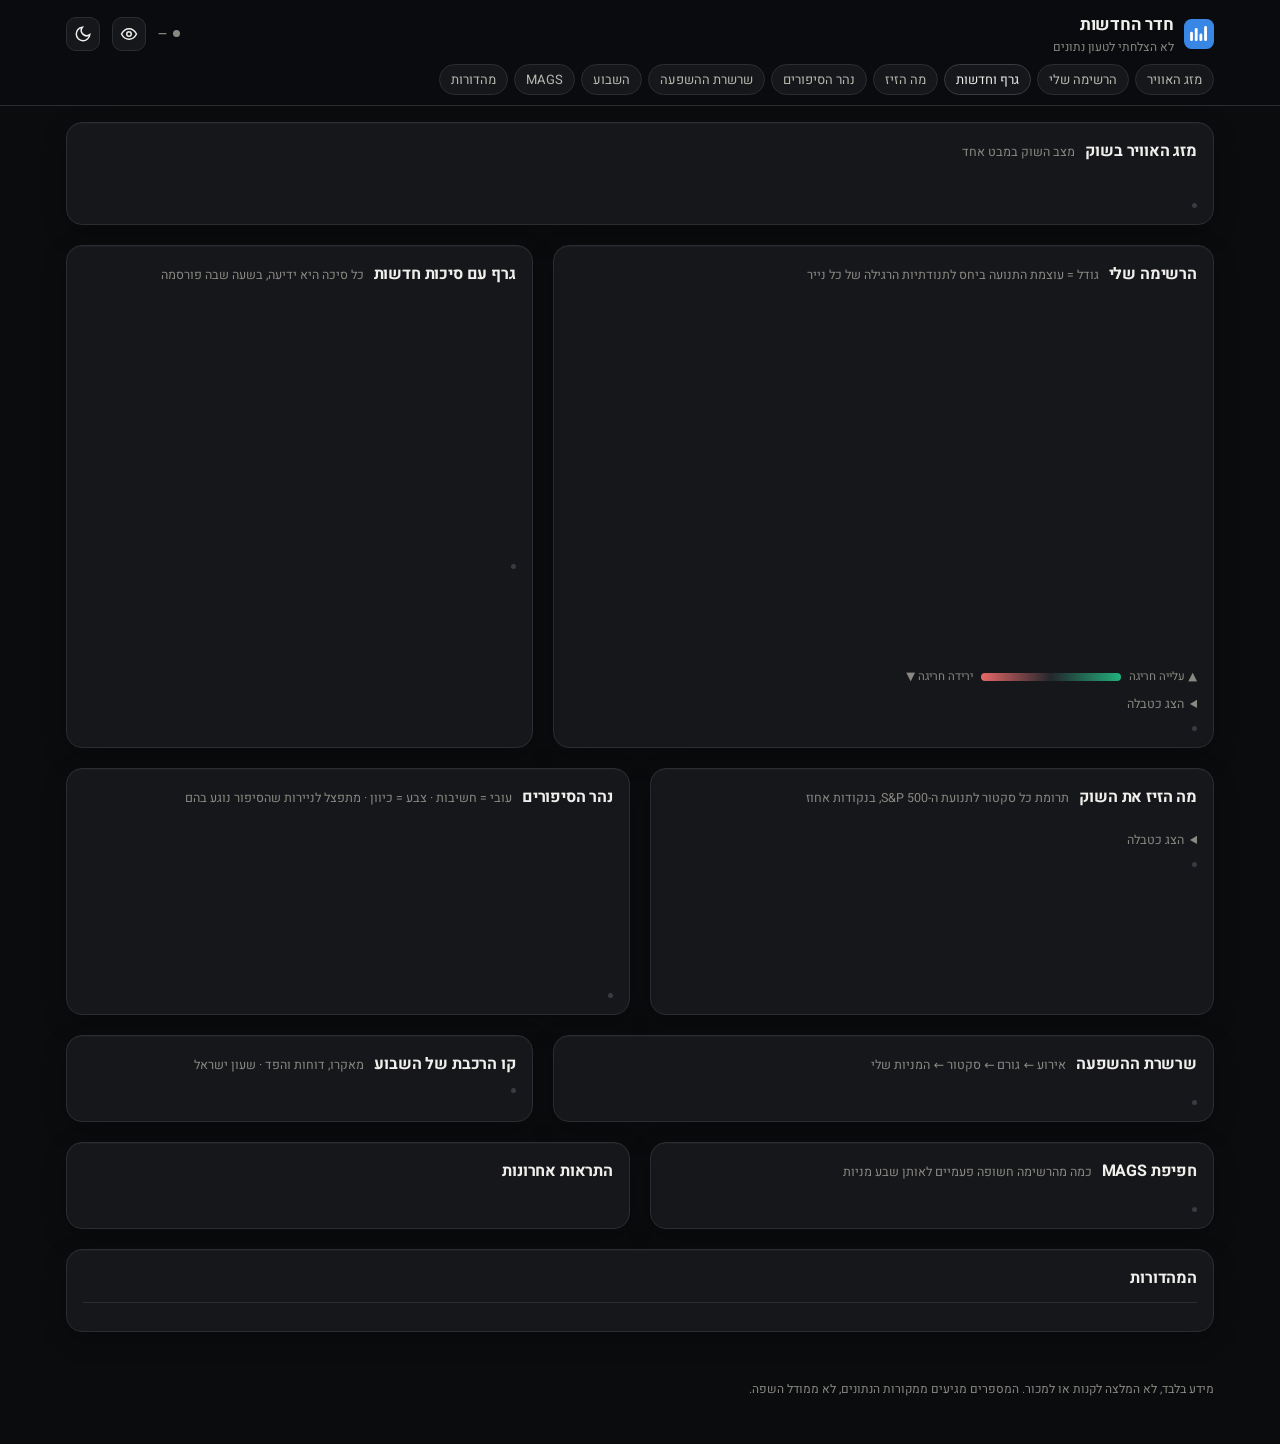
==== newsroom/dashboard/public/index.html @ abb25eeb "Newsroom stages 2-4: alerts engine, all editions, dashboard; make it standalone - Alerts: volatility" ====
<!doctype html>
<html lang="he" dir="rtl" data-theme="dark">
<head>
  <meta charset="utf-8">
  <meta name="viewport" content="width=device-width, initial-scale=1, viewport-fit=cover">
  <title>חדר החדשות</title>
  <meta name="description" content="חדשות ומצב השוק האמריקאי, במבט אחד.">
  <meta name="theme-color" content="#0b0c0e">
  <link rel="manifest" href="manifest.webmanifest">
  <link rel="icon" href="icon.svg" type="image/svg+xml">
  <link rel="apple-touch-icon" href="icon-192.png">
  <meta name="apple-mobile-web-app-capable" content="yes">
  <meta name="apple-mobile-web-app-status-bar-style" content="black-translucent">
  <link rel="preconnect" href="https://fonts.googleapis.com">
  <link rel="preconnect" href="https://fonts.gstatic.com" crossorigin>
  <link rel="stylesheet" href="https://fonts.googleapis.com/css2?family=Heebo:wght@400;500;600;700&display=swap">
  <link rel="stylesheet" href="styles.css">
  <script>
    try {
      var t = localStorage.getItem("nr-theme"); if (t) document.documentElement.dataset.theme = t;
      var c = localStorage.getItem("nr-cvd"); if (c) document.documentElement.dataset.cvd = c;
    } catch (e) {}
  </script>
</head>
<body>
  <header class="top">
    <div class="top-row">
      <div class="brand">
        <svg width="30" height="30" viewBox="0 0 64 64" aria-hidden="true"><rect width="64" height="64" rx="16" fill="var(--accent)"/><path d="M16 44V30m10 14V22m10 22V34m10 10V18" stroke="#fff" stroke-width="6" stroke-linecap="round"/></svg>
        <div style="min-width:0">
          <h1>חדר החדשות</h1>
          <div class="sub" id="sub">טוען…</div>
        </div>
      </div>
      <div class="spacer"></div>
      <span class="live" id="live"><i></i><span>—</span></span>
      <button class="icon-btn" id="cvd" title="מצב ידידותי לעיוורון צבעים" aria-pressed="false" aria-label="מצב ידידותי לעיוורון צבעים">
        <svg width="18" height="18" viewBox="0 0 24 24" fill="none" stroke="currentColor" stroke-width="2"><path d="M2 12s3.6-7 10-7 10 7 10 7-3.6 7-10 7S2 12 2 12z"/><circle cx="12" cy="12" r="3"/></svg>
      </button>
      <button class="icon-btn" id="theme" title="מצב בהיר / כהה" aria-label="מצב בהיר או כהה">
        <svg width="18" height="18" viewBox="0 0 24 24" fill="none" stroke="currentColor" stroke-width="2"><path d="M21 12.8A9 9 0 1 1 11.2 3a7 7 0 0 0 9.8 9.8z"/></svg>
      </button>
    </div>
    <nav class="nav" aria-label="ניווט">
      <a href="#weather">מזג האוויר</a><a href="#mine">הרשימה שלי</a><a href="#chart">גרף וחדשות</a>
      <a href="#moved">מה הזיז</a><a href="#river">נהר הסיפורים</a><a href="#chain">שרשרת ההשפעה</a>
      <a href="#week">השבוע</a><a href="#mags">MAGS</a><a href="#editions">מהדורות</a>
    </nav>
  </header>
  <div class="banner" id="banner" hidden><div></div></div>

  <main id="app">
    <section class="card span-12" id="weather" aria-labelledby="h-weather">
      <div class="card-h"><h2 id="h-weather">מזג האוויר בשוק</h2><span class="hint">מצב השוק במבט אחד</span></div>
      <div class="weather" id="weather-body"></div>
      <div class="idx" id="indices" style="margin-top:16px"></div>
      <div class="src" id="weather-src"></div>
    </section>

    <section class="card span-7" id="mine" aria-labelledby="h-mine">
      <div class="card-h"><h2 id="h-mine">הרשימה שלי</h2><span class="hint">גודל = עוצמת התנועה ביחס לתנודתיות הרגילה של כל נייר</span></div>
      <div class="heat" id="heat"></div>
      <div class="legend-ramp" dir="ltr"><span dir="rtl">ירידה חריגה ▼</span><span class="r"></span><span dir="rtl">▲ עלייה חריגה</span></div>
      <details class="tbl" id="heat-tbl"><summary>הצג כטבלה</summary></details>
      <div class="src" id="heat-src"></div>
    </section>

    <section class="card span-5" id="chart" aria-labelledby="h-chart">
      <div class="card-h"><h2 id="h-chart">גרף עם סיכות חדשות</h2><span class="hint">כל סיכה היא ידיעה, בשעה שבה פורסמה</span></div>
      <div class="sym-row" id="sym-row"></div>
      <div class="chart-wrap"><svg class="chart" id="price" role="img" aria-label="גרף תוך-יומי"></svg><div class="tip" id="price-tip"></div></div>
      <div id="pin-card"></div>
      <div class="src" id="chart-src"></div>
    </section>

    <section class="card span-6" id="moved" aria-labelledby="h-moved">
      <div class="card-h"><h2 id="h-moved">מה הזיז את השוק</h2><span class="hint">תרומת כל סקטור לתנועת ה-S&amp;P 500, בנקודות אחוז</span></div>
      <div id="wf"></div>
      <div class="mega" id="mega"></div>
      <details class="tbl" id="wf-tbl"><summary>הצג כטבלה</summary></details>
      <div class="src" id="wf-src"></div>
    </section>

    <section class="card span-6" id="river" aria-labelledby="h-river">
      <div class="card-h"><h2 id="h-river">נהר הסיפורים</h2><span class="hint">עובי = חשיבות · צבע = כיוון · מתפצל לניירות שהסיפור נוגע בהם</span></div>
      <svg class="river" id="river-svg" role="img" aria-label="ציר הזמן של הסיפורים היום"></svg>
      <div class="river-list" id="river-list"></div>
      <div class="src" id="river-src"></div>
    </section>

    <section class="card span-7" id="chain" aria-labelledby="h-chain">
      <div class="card-h"><h2 id="h-chain">שרשרת ההשפעה</h2><span class="hint">אירוע ← גורם ← סקטור ← המניות שלי</span></div>
      <div class="chains" id="chains"></div>
      <div class="src" id="chain-src"></div>
    </section>

    <section class="card span-5" id="week" aria-labelledby="h-week">
      <div class="card-h"><h2 id="h-week">קו הרכבת של השבוע</h2><span class="hint">מאקרו, דוחות והפד · שעון ישראל</span></div>
      <div class="train" id="train"></div>
      <div class="src" id="week-src"></div>
    </section>

    <section class="card span-6" id="mags" aria-labelledby="h-mags">
      <div class="card-h"><h2 id="h-mags">חפיפת MAGS</h2><span class="hint">כמה מהרשימה חשופה פעמיים לאותן שבע מניות</span></div>
      <div class="mags" id="mags-body"></div>
      <div class="src" id="mags-src"></div>
    </section>

    <section class="card span-6" id="alerts-card" aria-labelledby="h-alerts">
      <div class="card-h"><h2 id="h-alerts">התראות אחרונות</h2></div>
      <div class="alerts" id="alerts"></div>
    </section>

    <section class="card span-12" id="editions" aria-labelledby="h-editions">
      <div class="card-h"><h2 id="h-editions">המהדורות</h2><div class="end tabs" id="ed-tabs"></div></div>
      <div class="edition" id="edition"></div>
    </section>
  </main>

  <footer id="foot">
    <div>מידע בלבד, לא המלצה לקנות או למכור. המספרים מגיעים ממקורות הנתונים, לא ממודל השפה.</div>
    <div id="foot-src"></div>
  </footer>
  <script src="app.js" defer></script>
</body>
</html>
---- newsroom/dashboard/public/styles.css ----
/* חדר החדשות · dashboard styles. Dark by default; light and colour-blind modes are token swaps. */
:root {
  color-scheme: dark;
  --page: #0b0c0e;
  --surface: #15171a;
  --surface-2: #1c1f23;
  --line: #2a2d32;
  --line-2: #383b41;
  --ink: #f0efec;
  --ink-2: #b9b8b0;
  --muted: #8a8882;
  --accent: #3987e5;
  --accent-wash: rgba(57, 135, 229, 0.14);
  --up: #22b07d;
  --down: #e66767;
  --flat: #6b6a66;
  --tile: #24272c;
  --amber: #f2b33d;
  --shadow: 0 1px 0 rgba(255, 255, 255, 0.03) inset, 0 8px 24px rgba(0, 0, 0, 0.25);
  --radius: 16px;
  --gutter: 16px;
  --font: "Heebo", system-ui, -apple-system, "Segoe UI", sans-serif;
}
:root[data-theme="light"] {
  color-scheme: light;
  --page: #f4f4f1;
  --surface: #ffffff;
  --surface-2: #f7f7f4;
  --line: #e4e3dc;
  --line-2: #d3d2ca;
  --ink: #0b0b0b;
  --ink-2: #52514e;
  --muted: #7d7b75;
  --accent: #2a78d6;
  --accent-wash: rgba(42, 120, 214, 0.10);
  --up: #0f8a5f;
  --down: #d23f3e;
  --flat: #9a9892;
  --tile: #ecebe6;
  --amber: #c98500;
  --shadow: 0 1px 2px rgba(0, 0, 0, 0.04), 0 8px 24px rgba(0, 0, 0, 0.05);
}
/* Colour-blind friendly polarity: blue up, red down (arrows and signs stay in every mode). */
:root[data-cvd="on"] { --up: #3987e5; --down: #e66767; }
:root[data-theme="light"][data-cvd="on"] { --up: #2a78d6; --down: #e34948; }

* { box-sizing: border-box; }
html { -webkit-text-size-adjust: 100%; scroll-behavior: smooth; scroll-padding-top: 112px; }
body {
  margin: 0;
  background: var(--page);
  color: var(--ink);
  font-family: var(--font);
  font-size: 15px;
  line-height: 1.5;
  -webkit-font-smoothing: antialiased;
}
a { color: inherit; }
button { font: inherit; color: inherit; }
.num, .tnum { font-variant-numeric: tabular-nums; direction: ltr; unicode-bidi: isolate; display: inline-block; }
.up { color: var(--up); }
.down { color: var(--down); }
.flat { color: var(--muted); }
.muted { color: var(--muted); }
.ink2 { color: var(--ink-2); }
.sr { position: absolute; width: 1px; height: 1px; overflow: hidden; clip: rect(0 0 0 0); white-space: nowrap; }

/* ------------------------------------------------------------- top bar --- */
.top {
  position: sticky; top: 0; z-index: 20;
  background: color-mix(in oklab, var(--page) 86%, transparent);
  backdrop-filter: saturate(1.4) blur(14px);
  -webkit-backdrop-filter: saturate(1.4) blur(14px);
  border-bottom: 1px solid var(--line);
}
.top-row { display: flex; align-items: center; gap: 12px; padding: 12px var(--gutter) 8px; max-width: 1180px; margin: 0 auto; }
.brand { display: flex; align-items: center; gap: 10px; min-width: 0; }
.brand svg { flex: none; }
.brand h1 { font-size: 17px; font-weight: 700; margin: 0; letter-spacing: -0.01em; }
.brand .sub { font-size: 12px; color: var(--muted); white-space: nowrap; overflow: hidden; text-overflow: ellipsis; }
.top .spacer { flex: 1; }
.live { display: inline-flex; align-items: center; gap: 6px; font-size: 12px; color: var(--ink-2); white-space: nowrap; }
.live i { width: 7px; height: 7px; border-radius: 50%; background: var(--muted); }
.live.on i { background: var(--up); box-shadow: 0 0 0 0 color-mix(in oklab, var(--up) 60%, transparent); animation: ping 2.4s infinite; }
@keyframes ping { 0% { box-shadow: 0 0 0 0 color-mix(in oklab, var(--up) 55%, transparent); } 80%, 100% { box-shadow: 0 0 0 7px transparent; } }
.icon-btn {
  width: 34px; height: 34px; border-radius: 10px; border: 1px solid var(--line); background: var(--surface);
  display: grid; place-items: center; cursor: pointer; flex: none;
}
.icon-btn:hover { border-color: var(--line-2); }
.icon-btn[aria-pressed="true"] { background: var(--accent-wash); border-color: var(--accent); }
.nav { display: flex; gap: 6px; overflow-x: auto; padding: 0 var(--gutter) 10px; max-width: 1180px; margin: 0 auto; scrollbar-width: none; }
.nav::-webkit-scrollbar { display: none; }
.nav a {
  flex: none; text-decoration: none; font-size: 13px; color: var(--ink-2);
  padding: 5px 11px; border-radius: 999px; border: 1px solid var(--line); background: var(--surface);
}
.nav a:hover, .nav a.on { color: var(--ink); border-color: var(--line-2); }

.banner { max-width: 1180px; margin: 12px auto 0; padding: 0 var(--gutter); }
.banner div {
  border: 1px solid color-mix(in oklab, var(--amber) 45%, var(--line)); background: color-mix(in oklab, var(--amber) 10%, var(--surface));
  border-radius: 12px; padding: 9px 12px; font-size: 13px;
}

/* --------------------------------------------------------------- layout --- */
main { max-width: 1180px; margin: 0 auto; padding: 16px var(--gutter) 40px; display: grid; gap: 16px; grid-template-columns: 1fr; }
@media (min-width: 900px) {
  main { grid-template-columns: repeat(12, 1fr); gap: 20px; }
  .span-12 { grid-column: span 12; } .span-8 { grid-column: span 8; } .span-7 { grid-column: span 7; }
  .span-6 { grid-column: span 6; } .span-5 { grid-column: span 5; } .span-4 { grid-column: span 4; }
}
.card {
  background: var(--surface); border: 1px solid var(--line); border-radius: var(--radius);
  box-shadow: var(--shadow); padding: 16px; min-width: 0; position: relative;
  animation: rise .5s cubic-bezier(.2, .7, .2, 1) both;
}
@keyframes rise { from { opacity: 0; transform: translateY(6px); } to { opacity: 1; transform: none; } }
.card-h { display: flex; align-items: baseline; gap: 10px; margin-bottom: 12px; flex-wrap: wrap; }
.card-h h2 { font-size: 16px; font-weight: 700; margin: 0; letter-spacing: -0.01em; }
.card-h .hint { font-size: 12.5px; color: var(--muted); }
.card-h .end { margin-inline-start: auto; display: flex; gap: 6px; align-items: center; }
.src { font-size: 11.5px; color: var(--muted); margin-top: 12px; display: flex; gap: 6px; flex-wrap: wrap; align-items: center; }
.src::before { content: ""; width: 5px; height: 5px; border-radius: 50%; background: var(--line-2); }
.chip-btn {
  font-size: 12px; padding: 3px 9px; border-radius: 999px; border: 1px solid var(--line); background: transparent;
  cursor: pointer; color: var(--ink-2);
}
.chip-btn[aria-pressed="true"] { color: var(--ink); background: var(--accent-wash); border-color: var(--accent); }
.empty { color: var(--muted); font-size: 13.5px; padding: 18px 0; text-align: center; }

/* ------------------------------------------------------------ weather --- */
.weather { display: grid; gap: 16px; grid-template-columns: 1fr; overflow: hidden; }
@media (min-width: 640px) { .weather { grid-template-columns: 220px 1fr; align-items: center; } }
.w-hero { display: flex; align-items: center; gap: 14px; }
.w-icon { width: 96px; height: 96px; flex: none; }
.w-score { font-size: 46px; font-weight: 700; line-height: 1; letter-spacing: -0.03em; }
.w-label { font-size: 18px; font-weight: 600; margin-top: 4px; }
.w-verdict { font-size: 13.5px; color: var(--ink-2); margin-top: 6px; }
.w-gauge { margin-top: 10px; height: 6px; border-radius: 99px; position: relative;
  background: linear-gradient(90deg, var(--down), color-mix(in oklab, var(--down) 40%, var(--amber)) 30%, var(--amber) 55%, var(--up)); direction: ltr; }
.w-gauge i { position: absolute; top: 50%; width: 14px; height: 14px; border-radius: 50%; background: var(--ink);
  border: 3px solid var(--surface); transform: translate(-50%, -50%); transition: left .8s cubic-bezier(.2,.7,.2,1); }
.w-comp { display: grid; grid-template-columns: repeat(2, minmax(0, 1fr)); gap: 8px; }
@media (min-width: 1000px) { .w-comp { grid-template-columns: repeat(3, minmax(0, 1fr)); } }
.wc { background: var(--surface-2); border: 1px solid var(--line); border-radius: 12px; padding: 9px 11px; min-width: 0; }
.wc .l { font-size: 12.5px; color: var(--ink-2); white-space: nowrap; overflow: hidden; text-overflow: ellipsis; }
.wc .s { font-size: 10.5px; color: var(--muted); margin-top: 6px; white-space: nowrap; overflow: hidden; text-overflow: ellipsis; }
.wc .v { font-size: 16px; font-weight: 600; margin-top: 2px; white-space: nowrap; }
.wc .bar { height: 4px; border-radius: 99px; background: var(--line); margin-top: 8px; overflow: hidden; direction: ltr; }
.wc .bar b { display: block; height: 100%; border-radius: 99px; }

/* weather icon motion (only when the viewer allows motion) */
.sun-rays { transform-origin: 48px 44px; animation: spin 40s linear infinite; }
.cloud-a { animation: drift 9s ease-in-out infinite alternate; }
.cloud-b { animation: drift 12s ease-in-out infinite alternate-reverse; }
.drop { animation: fall 1.4s linear infinite; }
.bolt { animation: flash 3.6s steps(1) infinite; }
@keyframes spin { to { transform: rotate(360deg); } }
@keyframes drift { from { transform: translateX(-3px); } to { transform: translateX(4px); } }
@keyframes fall { from { transform: translateY(-6px); opacity: 0; } 30% { opacity: 1; } to { transform: translateY(14px); opacity: 0; } }
@keyframes flash { 0%, 88%, 100% { opacity: 0; } 90%, 94% { opacity: 1; } }

/* ------------------------------------------------------------ indices --- */
.idx { display: grid; grid-template-columns: repeat(2, minmax(0, 1fr)); gap: 10px; }
@media (min-width: 900px) { .idx { grid-template-columns: repeat(4, minmax(0, 1fr)); } }
.ix { border: 1px solid var(--line); border-radius: 12px; padding: 10px 12px; background: var(--surface-2); min-width: 0; cursor: pointer; text-align: start; }
.ix:hover { border-color: var(--line-2); }
.ix .n { font-size: 12.5px; color: var(--ink-2); }
.ix .p { font-size: 18px; font-weight: 600; margin-top: 2px; }
.ix svg { display: block; width: 100%; height: 30px; margin-top: 6px; }

/* ------------------------------------------------------------ heatmap --- */
.heat { position: relative; width: 100%; height: 320px; direction: ltr; }
@media (min-width: 900px) { .heat { height: 360px; } }
.tile {
  position: absolute; border-radius: 10px; padding: 8px 9px; overflow: hidden; cursor: pointer;
  display: flex; flex-direction: column; justify-content: space-between; text-align: right; direction: rtl;
  color: #fff; transition: transform .15s, filter .15s; border: 0;
}
.tile:hover { filter: brightness(1.08); }
.tile:focus-visible { outline: 2px solid var(--ink); outline-offset: 2px; }
.tile .sym { font-weight: 700; font-size: 15px; letter-spacing: .01em; }
.tile .pc { font-weight: 600; font-size: 14px; white-space: nowrap; }
.tile .sg { font-size: 11.5px; opacity: .85; }
.tile .nw { position: absolute; top: 7px; left: 8px; font-size: 11px; background: rgba(0,0,0,.28); border-radius: 99px; padding: 1px 7px; }
.tile.small .sg, .tile.small .nw { display: none; }
.tile.tiny { padding: 5px 6px; }
.tile.tiny .pc { font-size: 11px; } .tile.tiny .sym { font-size: 12px; }
.tile.micro .pc { display: none; }
.tile.light-ink { color: var(--ink); }
.legend-ramp { display: flex; align-items: center; gap: 8px; font-size: 11.5px; color: var(--muted); margin-top: 10px; direction: ltr; justify-content: flex-end; }
.legend-ramp span.r { width: 140px; height: 8px; border-radius: 99px; background: linear-gradient(90deg, var(--down), var(--tile), var(--up)); }

/* ------------------------------------------------------------- chart --- */
.chart-wrap { position: relative; }
.chart { width: 100%; height: 240px; display: block; direction: ltr; touch-action: pan-y; }
.sym-row { display: flex; gap: 6px; overflow-x: auto; padding-bottom: 6px; margin-bottom: 8px; scrollbar-width: thin; }
.sym-row button { flex: none; }
.tip {
  position: absolute; pointer-events: none; background: var(--surface-2); border: 1px solid var(--line-2);
  border-radius: 10px; padding: 7px 10px; font-size: 12.5px; box-shadow: var(--shadow); white-space: nowrap; z-index: 3;
  opacity: 0; transition: opacity .12s; direction: rtl;
}
.tip.on { opacity: 1; }
.pin-card { margin-top: 10px; border: 1px solid var(--line); border-radius: 12px; padding: 10px 12px; background: var(--surface-2); font-size: 13.5px; }
.pin-card a { text-decoration: none; font-weight: 600; }
.pin-card a:hover { text-decoration: underline; }

/* ---------------------------------------------------------- waterfall --- */
.wf-row { display: grid; grid-template-columns: 92px 1fr 64px; gap: 8px; align-items: center; height: 28px; font-size: 13px; }
.wf-row .lb { white-space: nowrap; overflow: hidden; text-overflow: ellipsis; color: var(--ink-2); }
.wf-row.total { border-top: 1px solid var(--line); margin-top: 6px; padding-top: 6px; height: 36px; font-weight: 700; }
.wf-row.total .lb { color: var(--ink); }
.wf-track { position: relative; height: 18px; direction: ltr; }
.wf-track .zero { position: absolute; top: -5px; bottom: -5px; width: 1px; background: var(--line-2); }
.wf-track b { position: absolute; top: 0; height: 18px; border-radius: 4px; }
.wf-track .link { position: absolute; top: 18px; height: 10px; width: 1px; background: var(--line-2); }
.wf-row .vl { text-align: left; font-size: 12.5px; }
.mega { display: flex; flex-wrap: wrap; gap: 6px; margin-top: 12px; }
.mega span { font-size: 12px; border: 1px solid var(--line); border-radius: 99px; padding: 2px 9px; background: var(--surface-2); }

/* -------------------------------------------------------------- river --- */
.river { width: 100%; display: block; direction: ltr; overflow: visible; }
.river .stream { cursor: pointer; transition: opacity .2s; }
.river:hover .stream { opacity: .45; }
.river .stream:hover { opacity: 1; }
.river text { font-family: var(--font); }
.river-list { margin-top: 10px; display: grid; gap: 6px; }
.river-list a { display: flex; gap: 8px; text-decoration: none; font-size: 13px; align-items: baseline; }
.river-list a:hover .t { text-decoration: underline; }
.river-list .sc { flex: none; font-size: 11.5px; border-radius: 6px; padding: 0 6px; background: var(--surface-2); border: 1px solid var(--line); }

/* -------------------------------------------------------------- chain --- */
.chains { display: grid; gap: 12px; }
.chain { display: flex; flex-wrap: wrap; align-items: center; gap: 6px; padding-bottom: 12px; border-bottom: 1px solid var(--line); }
.chain:last-child { border-bottom: 0; padding-bottom: 0; }
.chain .node.ev { flex: 1 1 100%; }
@media (min-width: 720px) { .chain { flex-wrap: nowrap; } .chain .node.ev { flex: 1.8 1 0; } }
.node { border: 1px solid var(--line); background: var(--surface-2); border-radius: 12px; padding: 8px 11px; min-width: 0; font-size: 13px; }
.node.ev { flex: 1.8; }
.node.ev a { text-decoration: none; display: -webkit-box; -webkit-line-clamp: 2; -webkit-box-orient: vertical; overflow: hidden; }
.node .k { font-size: 11px; color: var(--muted); display: block; }
.node .v { font-weight: 600; }
.arrow { color: var(--muted); text-align: center; font-size: 14px; flex: none; }
.arrow::before { content: "←"; }
.chain .ev + .arrow { display: none; }
@media (min-width: 720px) { .chain .ev + .arrow { display: block; } }
.holds { display: flex; flex-wrap: wrap; gap: 5px; }
.holds span { font-size: 12px; border-radius: 8px; padding: 2px 7px; background: var(--surface); border: 1px solid var(--line); }

/* -------------------------------------------------------------- train --- */
.train { position: relative; padding-inline-start: 26px; }
.train::before { content: ""; position: absolute; top: 8px; bottom: 8px; inset-inline-start: 8px; width: 3px; border-radius: 3px;
  background: linear-gradient(var(--accent) var(--done, 0%), var(--line) var(--done, 0%)); }
.station { position: relative; padding: 0 0 14px; }
.station:last-child { padding-bottom: 0; }
.station .dot { position: absolute; inset-inline-start: -24px; top: 4px; width: 15px; height: 15px; border-radius: 50%;
  border: 3px solid var(--line-2); background: var(--surface); }
.station.past .dot { background: var(--accent); border-color: var(--accent); }
.station.today .dot { border-color: var(--accent); background: var(--surface); box-shadow: 0 0 0 4px var(--accent-wash); }
.station.closed .dot { border-style: dashed; }
.station .d { font-weight: 600; font-size: 14px; }
.station .d small { font-weight: 400; color: var(--muted); margin-inline-start: 6px; }
.station ul { list-style: none; margin: 4px 0 0; padding: 0; display: grid; gap: 4px; }
.station li { font-size: 13px; display: flex; gap: 6px; align-items: baseline; }
.station li .t { color: var(--muted); font-size: 12px; min-width: 42px; }
.tag-mine { font-size: 10.5px; padding: 0 6px; border-radius: 6px; background: var(--accent-wash); color: var(--ink); }

/* --------------------------------------------------------------- mags --- */
.mags { display: grid; gap: 12px; grid-template-columns: 1fr; align-items: center; }
@media (min-width: 640px) { .mags { grid-template-columns: 240px 1fr; } }
.mags svg { width: 100%; max-width: 260px; height: auto; margin: 0 auto; display: block; direction: ltr; }
.mags .say { font-size: 14px; }
.mags .say b { font-weight: 700; }

/* ------------------------------------------------------- alerts / editions --- */
.alerts { display: grid; gap: 10px; }
.al { border: 1px solid var(--line); border-radius: 12px; padding: 10px 12px; background: var(--surface-2); font-size: 13.5px; }
.al .h { font-weight: 600; }
.al .m { color: var(--ink-2); margin-top: 3px; }
.al .t { font-size: 11.5px; color: var(--muted); margin-top: 4px; }
.tabs { display: flex; gap: 6px; flex-wrap: wrap; }
.edition { white-space: pre-wrap; font-size: 14px; line-height: 1.65; margin-top: 12px; max-height: 520px; overflow: auto;
  border-top: 1px solid var(--line); padding-top: 12px; }
.edition a { color: var(--accent); }

/* ------------------------------------------------------------- tables --- */
details.tbl { margin-top: 10px; font-size: 12.5px; }
details.tbl summary { cursor: pointer; color: var(--muted); }
details.tbl table { width: 100%; border-collapse: collapse; margin-top: 6px; }
details.tbl th, details.tbl td { text-align: start; padding: 4px 6px; border-bottom: 1px solid var(--line); }
details.tbl td.n { text-align: left; font-variant-numeric: tabular-nums; direction: ltr; }

footer { max-width: 1180px; margin: 0 auto; padding: 8px var(--gutter) 40px; color: var(--muted); font-size: 12px; display: grid; gap: 6px; }

@media (prefers-reduced-motion: reduce) {
  *, *::before, *::after { animation: none !important; transition: none !important; }
  html { scroll-behavior: auto; }
}
@media (forced-colors: active) {
  .tile, .wf-track b { forced-color-adjust: none; border: 1px solid CanvasText; }
}
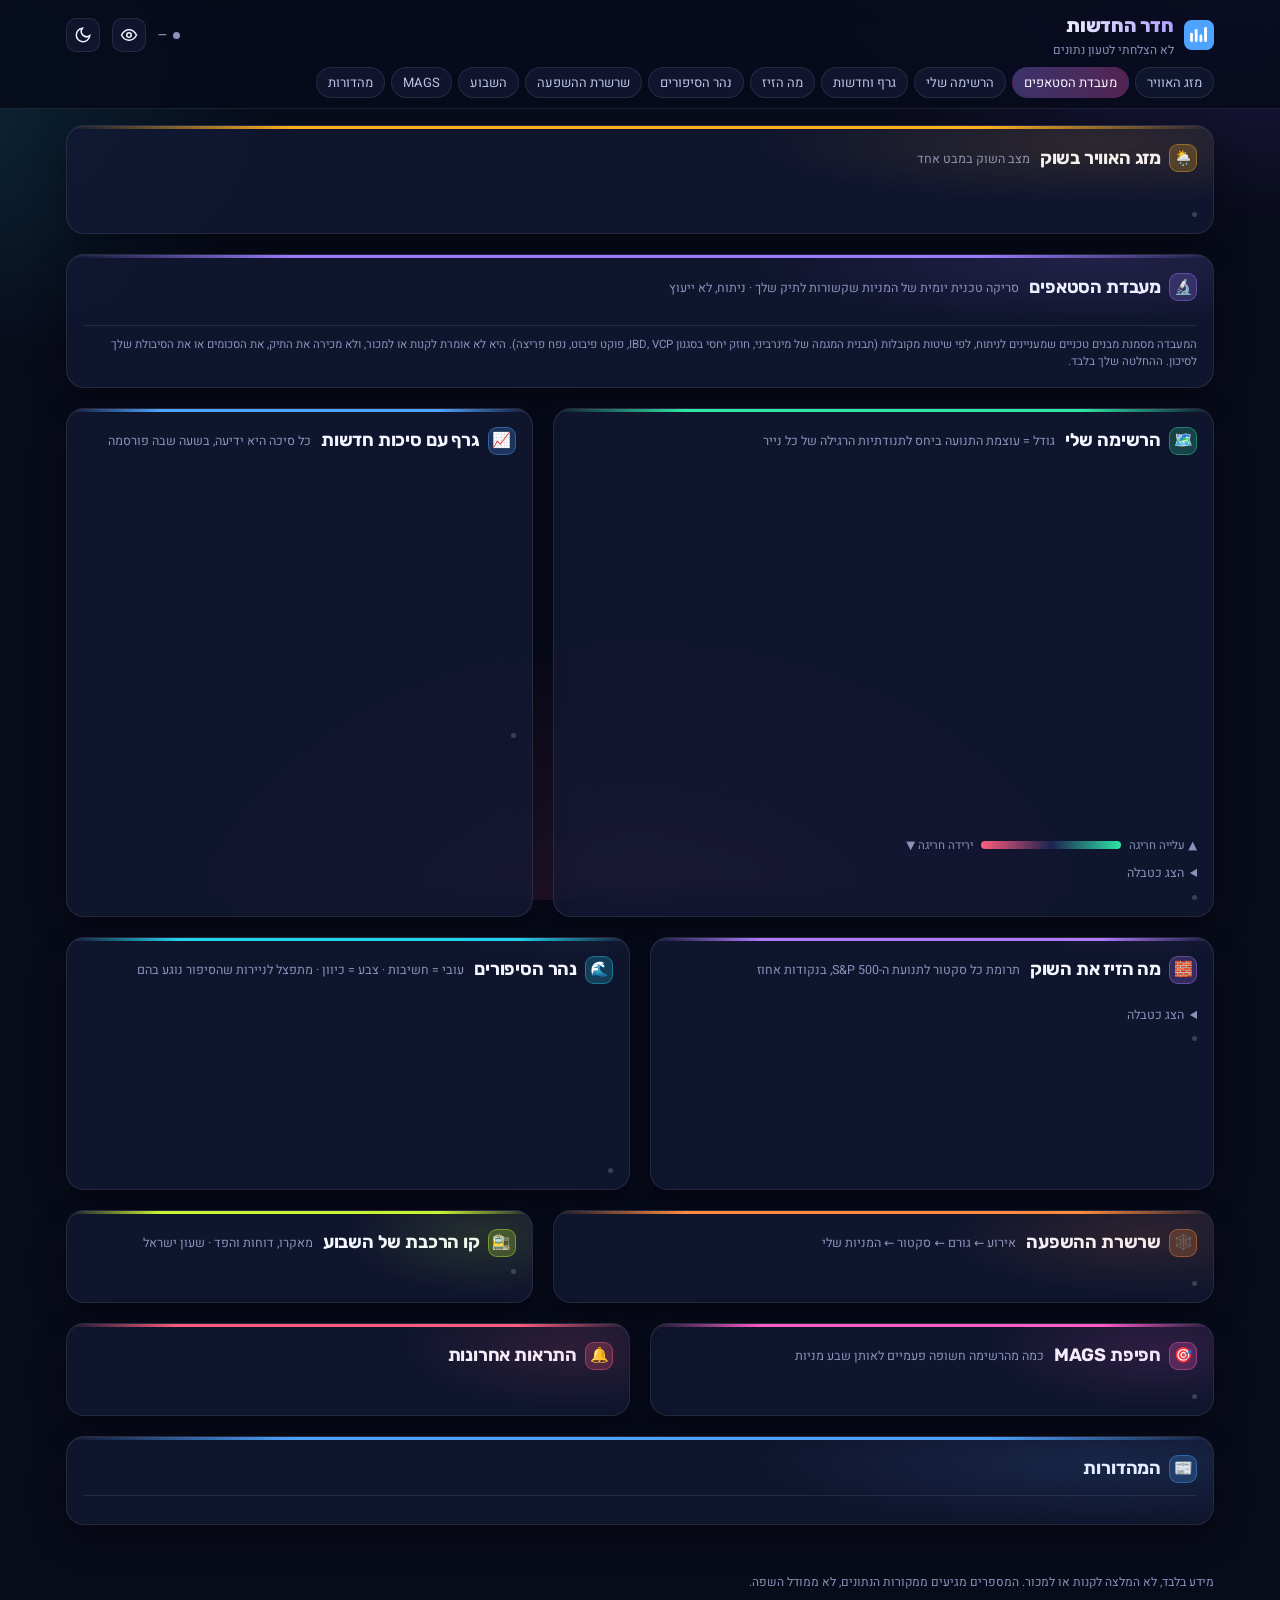
==== commit 8e139ba2: "Newsroom: daily technical setup lab, and a livelier dashboard - Research engine: trend template (8 c" ====
--- a/newsroom/dashboard/public/index.html
+++ b/newsroom/dashboard/public/index.html
@@ -5,7 +5,7 @@
   <meta name="viewport" content="width=device-width, initial-scale=1, viewport-fit=cover">
   <title>חדר החדשות</title>
   <meta name="description" content="חדשות ומצב השוק האמריקאי, במבט אחד.">
-  <meta name="theme-color" content="#0b0c0e">
+  <meta name="theme-color" content="#080b1a">
   <link rel="manifest" href="manifest.webmanifest">
   <link rel="icon" href="icon.svg" type="image/svg+xml">
   <link rel="apple-touch-icon" href="icon-192.png">
@@ -13,7 +13,7 @@
   <meta name="apple-mobile-web-app-status-bar-style" content="black-translucent">
   <link rel="preconnect" href="https://fonts.googleapis.com">
   <link rel="preconnect" href="https://fonts.gstatic.com" crossorigin>
-  <link rel="stylesheet" href="https://fonts.googleapis.com/css2?family=Heebo:wght@400;500;600;700&display=swap">
+  <link rel="stylesheet" href="https://fonts.googleapis.com/css2?family=Heebo:wght@400;500;600;700&family=Rubik:wght@600;700;800&display=swap">
   <link rel="stylesheet" href="styles.css">
   <script>
     try {
@@ -42,23 +42,34 @@
       </button>
     </div>
     <nav class="nav" aria-label="ניווט">
-      <a href="#weather">מזג האוויר</a><a href="#mine">הרשימה שלי</a><a href="#chart">גרף וחדשות</a>
+      <a href="#weather">מזג האוויר</a><a href="#lab">מעבדת הסטאפים</a><a href="#mine">הרשימה שלי</a><a href="#chart">גרף וחדשות</a>
       <a href="#moved">מה הזיז</a><a href="#river">נהר הסיפורים</a><a href="#chain">שרשרת ההשפעה</a>
       <a href="#week">השבוע</a><a href="#mags">MAGS</a><a href="#editions">מהדורות</a>
     </nav>
   </header>
+  <div class="ticker" id="ticker" hidden><div class="ticker-in"><span class="live-tag">מבזקים</span><div class="track" id="ticker-track"></div></div></div>
   <div class="banner" id="banner" hidden><div></div></div>
 
   <main id="app">
     <section class="card span-12" id="weather" aria-labelledby="h-weather">
-      <div class="card-h"><h2 id="h-weather">מזג האוויר בשוק</h2><span class="hint">מצב השוק במבט אחד</span></div>
+      <div class="card-h"><h2 id="h-weather"><span class="ic" aria-hidden="true">🌦️</span>מזג האוויר בשוק</h2><span class="hint">מצב השוק במבט אחד</span></div>
       <div class="weather" id="weather-body"></div>
       <div class="idx" id="indices" style="margin-top:16px"></div>
       <div class="src" id="weather-src"></div>
     </section>
 
+    <section class="card span-12" id="lab" aria-labelledby="h-lab">
+      <div class="card-h"><h2 id="h-lab"><span class="ic" aria-hidden="true">🔬</span>מעבדת הסטאפים</h2>
+        <span class="hint">סריקה טכנית יומית של המניות שקשורות לתיק שלך · ניתוח, לא ייעוץ</span>
+        <span class="end lab-meta" id="lab-meta"></span></div>
+      <div class="lab-grid" id="lab-picks"></div>
+      <div id="lab-more"></div>
+      <div class="disclaimer">המעבדה מסמנת מבנים טכניים שמעניינים לניתוח, לפי שיטות מקובלות (תבנית המגמה של מינרביני, חוזק יחסי בסגנון IBD, VCP, פוקט פיבוט, נפח פריצה).
+        היא לא אומרת לקנות או למכור, ולא מכירה את התיק, את הסכומים או את הסיבולת שלך לסיכון. ההחלטה שלך בלבד.</div>
+    </section>
+
     <section class="card span-7" id="mine" aria-labelledby="h-mine">
-      <div class="card-h"><h2 id="h-mine">הרשימה שלי</h2><span class="hint">גודל = עוצמת התנועה ביחס לתנודתיות הרגילה של כל נייר</span></div>
+      <div class="card-h"><h2 id="h-mine"><span class="ic" aria-hidden="true">🗺️</span>הרשימה שלי</h2><span class="hint">גודל = עוצמת התנועה ביחס לתנודתיות הרגילה של כל נייר</span></div>
       <div class="heat" id="heat"></div>
       <div class="legend-ramp" dir="ltr"><span dir="rtl">ירידה חריגה ▼</span><span class="r"></span><span dir="rtl">▲ עלייה חריגה</span></div>
       <details class="tbl" id="heat-tbl"><summary>הצג כטבלה</summary></details>
@@ -66,7 +77,7 @@
     </section>
 
     <section class="card span-5" id="chart" aria-labelledby="h-chart">
-      <div class="card-h"><h2 id="h-chart">גרף עם סיכות חדשות</h2><span class="hint">כל סיכה היא ידיעה, בשעה שבה פורסמה</span></div>
+      <div class="card-h"><h2 id="h-chart"><span class="ic" aria-hidden="true">📈</span>גרף עם סיכות חדשות</h2><span class="hint">כל סיכה היא ידיעה, בשעה שבה פורסמה</span></div>
       <div class="sym-row" id="sym-row"></div>
       <div class="chart-wrap"><svg class="chart" id="price" role="img" aria-label="גרף תוך-יומי"></svg><div class="tip" id="price-tip"></div></div>
       <div id="pin-card"></div>
@@ -74,7 +85,7 @@
     </section>
 
     <section class="card span-6" id="moved" aria-labelledby="h-moved">
-      <div class="card-h"><h2 id="h-moved">מה הזיז את השוק</h2><span class="hint">תרומת כל סקטור לתנועת ה-S&amp;P 500, בנקודות אחוז</span></div>
+      <div class="card-h"><h2 id="h-moved"><span class="ic" aria-hidden="true">🧱</span>מה הזיז את השוק</h2><span class="hint">תרומת כל סקטור לתנועת ה-S&amp;P 500, בנקודות אחוז</span></div>
       <div id="wf"></div>
       <div class="mega" id="mega"></div>
       <details class="tbl" id="wf-tbl"><summary>הצג כטבלה</summary></details>
@@ -82,37 +93,37 @@
     </section>
 
     <section class="card span-6" id="river" aria-labelledby="h-river">
-      <div class="card-h"><h2 id="h-river">נהר הסיפורים</h2><span class="hint">עובי = חשיבות · צבע = כיוון · מתפצל לניירות שהסיפור נוגע בהם</span></div>
+      <div class="card-h"><h2 id="h-river"><span class="ic" aria-hidden="true">🌊</span>נהר הסיפורים</h2><span class="hint">עובי = חשיבות · צבע = כיוון · מתפצל לניירות שהסיפור נוגע בהם</span></div>
       <svg class="river" id="river-svg" role="img" aria-label="ציר הזמן של הסיפורים היום"></svg>
       <div class="river-list" id="river-list"></div>
       <div class="src" id="river-src"></div>
     </section>
 
     <section class="card span-7" id="chain" aria-labelledby="h-chain">
-      <div class="card-h"><h2 id="h-chain">שרשרת ההשפעה</h2><span class="hint">אירוע ← גורם ← סקטור ← המניות שלי</span></div>
+      <div class="card-h"><h2 id="h-chain"><span class="ic" aria-hidden="true">🕸️</span>שרשרת ההשפעה</h2><span class="hint">אירוע ← גורם ← סקטור ← המניות שלי</span></div>
       <div class="chains" id="chains"></div>
       <div class="src" id="chain-src"></div>
     </section>
 
     <section class="card span-5" id="week" aria-labelledby="h-week">
-      <div class="card-h"><h2 id="h-week">קו הרכבת של השבוע</h2><span class="hint">מאקרו, דוחות והפד · שעון ישראל</span></div>
+      <div class="card-h"><h2 id="h-week"><span class="ic" aria-hidden="true">🚉</span>קו הרכבת של השבוע</h2><span class="hint">מאקרו, דוחות והפד · שעון ישראל</span></div>
       <div class="train" id="train"></div>
       <div class="src" id="week-src"></div>
     </section>
 
     <section class="card span-6" id="mags" aria-labelledby="h-mags">
-      <div class="card-h"><h2 id="h-mags">חפיפת MAGS</h2><span class="hint">כמה מהרשימה חשופה פעמיים לאותן שבע מניות</span></div>
+      <div class="card-h"><h2 id="h-mags"><span class="ic" aria-hidden="true">🎯</span>חפיפת MAGS</h2><span class="hint">כמה מהרשימה חשופה פעמיים לאותן שבע מניות</span></div>
       <div class="mags" id="mags-body"></div>
       <div class="src" id="mags-src"></div>
     </section>
 
     <section class="card span-6" id="alerts-card" aria-labelledby="h-alerts">
-      <div class="card-h"><h2 id="h-alerts">התראות אחרונות</h2></div>
+      <div class="card-h"><h2 id="h-alerts"><span class="ic" aria-hidden="true">🔔</span>התראות אחרונות</h2></div>
       <div class="alerts" id="alerts"></div>
     </section>
 
     <section class="card span-12" id="editions" aria-labelledby="h-editions">
-      <div class="card-h"><h2 id="h-editions">המהדורות</h2><div class="end tabs" id="ed-tabs"></div></div>
+      <div class="card-h"><h2 id="h-editions"><span class="ic" aria-hidden="true">📰</span>המהדורות</h2><div class="end tabs" id="ed-tabs"></div></div>
       <div class="edition" id="edition"></div>
     </section>
   </main>
--- a/newsroom/dashboard/public/styles.css
+++ b/newsroom/dashboard/public/styles.css
@@ -1,54 +1,74 @@
 /* חדר החדשות · dashboard styles. Dark by default; light and colour-blind modes are token swaps. */
+/* Night-newsroom palette: deep indigo with colour glows; every section has its own accent. */
 :root {
   color-scheme: dark;
-  --page: #0b0c0e;
-  --surface: #15171a;
-  --surface-2: #1c1f23;
-  --line: #2a2d32;
-  --line-2: #383b41;
-  --ink: #f0efec;
-  --ink-2: #b9b8b0;
-  --muted: #8a8882;
-  --accent: #3987e5;
-  --accent-wash: rgba(57, 135, 229, 0.14);
-  --up: #22b07d;
-  --down: #e66767;
-  --flat: #6b6a66;
-  --tile: #24272c;
-  --amber: #f2b33d;
-  --shadow: 0 1px 0 rgba(255, 255, 255, 0.03) inset, 0 8px 24px rgba(0, 0, 0, 0.25);
-  --radius: 16px;
+  --page: #080b1a;
+  --surface: rgba(20, 25, 52, 0.78);
+  --surface-solid: #141934;
+  --surface-2: rgba(255, 255, 255, 0.045);
+  --line: rgba(255, 255, 255, 0.09);
+  --line-2: rgba(255, 255, 255, 0.18);
+  --ink: #f4f5ff;
+  --ink-2: #bcc2e4;
+  --muted: #8a92ba;
+  --accent: #4da3ff;
+  --accent-wash: rgba(77, 163, 255, 0.16);
+  --up: #2ee6a6;
+  --down: #ff5d7d;
+  --flat: #7d84a8;
+  --tile: #1c2350;
+  --amber: #ffb020;
+  --glow-1: rgba(124, 92, 255, 0.28);
+  --glow-2: rgba(255, 93, 200, 0.16);
+  --glow-3: rgba(34, 211, 238, 0.16);
+  --shadow: 0 1px 0 rgba(255, 255, 255, 0.05) inset, 0 12px 32px rgba(0, 0, 0, 0.35);
+  --radius: 18px;
   --gutter: 16px;
   --font: "Heebo", system-ui, -apple-system, "Segoe UI", sans-serif;
+  --display: "Rubik", "Heebo", system-ui, sans-serif;
+  /* section accents */
+  --a-weather: #ffb020; --a-lab: #9b7bff; --a-mine: #2ee6a6; --a-chart: #4da3ff; --a-moved: #b07cff;
+  --a-river: #22d3ee; --a-chain: #ff8a3d; --a-week: #c6f432; --a-mags: #ff5dc8; --a-alerts: #ff5d7d; --a-ed: #4da3ff;
 }
 :root[data-theme="light"] {
   color-scheme: light;
-  --page: #f4f4f1;
-  --surface: #ffffff;
-  --surface-2: #f7f7f4;
-  --line: #e4e3dc;
-  --line-2: #d3d2ca;
-  --ink: #0b0b0b;
-  --ink-2: #52514e;
-  --muted: #7d7b75;
-  --accent: #2a78d6;
-  --accent-wash: rgba(42, 120, 214, 0.10);
-  --up: #0f8a5f;
-  --down: #d23f3e;
-  --flat: #9a9892;
-  --tile: #ecebe6;
-  --amber: #c98500;
-  --shadow: 0 1px 2px rgba(0, 0, 0, 0.04), 0 8px 24px rgba(0, 0, 0, 0.05);
+  --page: #fbf7f2;
+  --surface: rgba(255, 255, 255, 0.9);
+  --surface-solid: #ffffff;
+  --surface-2: rgba(20, 25, 60, 0.035);
+  --line: rgba(20, 25, 60, 0.09);
+  --line-2: rgba(20, 25, 60, 0.18);
+  --ink: #111433;
+  --ink-2: #474c72;
+  --muted: #6f7497;
+  --accent: #2563eb;
+  --accent-wash: rgba(37, 99, 235, 0.10);
+  --up: #0ca678;
+  --down: #ff4d6d;
+  --flat: #9aa0bd;
+  --tile: #eceefa;
+  --amber: #d97706;
+  --glow-1: rgba(124, 92, 255, 0.14);
+  --glow-2: rgba(255, 93, 200, 0.10);
+  --glow-3: rgba(34, 211, 238, 0.12);
+  --shadow: 0 1px 2px rgba(17, 20, 51, 0.05), 0 10px 28px rgba(17, 20, 51, 0.07);
+  --a-weather: #e08a00; --a-lab: #6d4aff; --a-mine: #0ca678; --a-chart: #2563eb; --a-moved: #8b4dff;
+  --a-river: #0891b2; --a-chain: #ea6a10; --a-week: #65a30d; --a-mags: #db2777; --a-alerts: #e11d48; --a-ed: #2563eb;
 }
 /* Colour-blind friendly polarity: blue up, red down (arrows and signs stay in every mode). */
-:root[data-cvd="on"] { --up: #3987e5; --down: #e66767; }
+:root[data-cvd="on"] { --up: #4da3ff; --down: #ff7a59; }
 :root[data-theme="light"][data-cvd="on"] { --up: #2a78d6; --down: #e34948; }
 
 * { box-sizing: border-box; }
 html { -webkit-text-size-adjust: 100%; scroll-behavior: smooth; scroll-padding-top: 112px; }
 body {
   margin: 0;
-  background: var(--page);
+  background:
+    radial-gradient(900px 520px at 100% -10%, var(--glow-1), transparent 60%),
+    radial-gradient(700px 480px at -10% 10%, var(--glow-3), transparent 60%),
+    radial-gradient(800px 600px at 50% 110%, var(--glow-2), transparent 60%),
+    var(--page);
+  background-attachment: fixed;
   color: var(--ink);
   font-family: var(--font);
   font-size: 15px;
@@ -76,7 +96,9 @@
 .top-row { display: flex; align-items: center; gap: 12px; padding: 12px var(--gutter) 8px; max-width: 1180px; margin: 0 auto; }
 .brand { display: flex; align-items: center; gap: 10px; min-width: 0; }
 .brand svg { flex: none; }
-.brand h1 { font-size: 17px; font-weight: 700; margin: 0; letter-spacing: -0.01em; }
+.brand h1 { font-family: var(--display); font-size: 19px; font-weight: 800; margin: 0; letter-spacing: -0.01em;
+  background: linear-gradient(90deg, var(--ink), color-mix(in oklab, var(--a-lab) 70%, var(--ink)));
+  -webkit-background-clip: text; background-clip: text; color: transparent; }
 .brand .sub { font-size: 12px; color: var(--muted); white-space: nowrap; overflow: hidden; text-overflow: ellipsis; }
 .top .spacer { flex: 1; }
 .live { display: inline-flex; align-items: center; gap: 6px; font-size: 12px; color: var(--ink-2); white-space: nowrap; }
@@ -95,7 +117,8 @@
   flex: none; text-decoration: none; font-size: 13px; color: var(--ink-2);
   padding: 5px 11px; border-radius: 999px; border: 1px solid var(--line); background: var(--surface);
 }
-.nav a:hover, .nav a.on { color: var(--ink); border-color: var(--line-2); }
+.nav a:hover { color: var(--ink); border-color: var(--line-2); }
+.nav a.on { color: var(--ink); border-color: transparent; background: linear-gradient(90deg, color-mix(in oklab, var(--a-lab) 35%, transparent), color-mix(in oklab, var(--a-mags) 30%, transparent)); }
 
 .banner { max-width: 1180px; margin: 12px auto 0; padding: 0 var(--gutter); }
 .banner div {
@@ -111,13 +134,31 @@
   .span-6 { grid-column: span 6; } .span-5 { grid-column: span 5; } .span-4 { grid-column: span 4; }
 }
 .card {
+  --acc: var(--accent);
   background: var(--surface); border: 1px solid var(--line); border-radius: var(--radius);
-  box-shadow: var(--shadow); padding: 16px; min-width: 0; position: relative;
+  box-shadow: var(--shadow); padding: 18px 16px 16px; min-width: 0; position: relative; overflow: hidden;
+  backdrop-filter: blur(14px) saturate(1.3); -webkit-backdrop-filter: blur(14px) saturate(1.3);
   animation: rise .5s cubic-bezier(.2, .7, .2, 1) both;
 }
+.card::before {
+  content: ""; position: absolute; inset: 0 0 auto 0; height: 3px;
+  background: linear-gradient(90deg, transparent, var(--acc) 20%, var(--acc) 80%, transparent);
+}
+.card::after {
+  content: ""; position: absolute; inset: -40% -20% auto auto; width: 60%; height: 120px; pointer-events: none;
+  background: radial-gradient(closest-side, color-mix(in oklab, var(--acc) 22%, transparent), transparent);
+  opacity: .55;
+}
+#weather { --acc: var(--a-weather); } #lab { --acc: var(--a-lab); } #mine { --acc: var(--a-mine); }
+#chart { --acc: var(--a-chart); } #moved { --acc: var(--a-moved); } #river { --acc: var(--a-river); }
+#chain { --acc: var(--a-chain); } #week { --acc: var(--a-week); } #mags { --acc: var(--a-mags); }
+#alerts-card { --acc: var(--a-alerts); } #editions { --acc: var(--a-ed); }
 @keyframes rise { from { opacity: 0; transform: translateY(6px); } to { opacity: 1; transform: none; } }
 .card-h { display: flex; align-items: baseline; gap: 10px; margin-bottom: 12px; flex-wrap: wrap; }
-.card-h h2 { font-size: 16px; font-weight: 700; margin: 0; letter-spacing: -0.01em; }
+.card-h h2 { font-family: var(--display); font-size: 18px; font-weight: 700; margin: 0; letter-spacing: -0.01em;
+  display: inline-flex; align-items: center; gap: 8px; }
+.card-h h2 .ic { width: 28px; height: 28px; border-radius: 9px; display: grid; place-items: center; font-size: 15px;
+  background: color-mix(in oklab, var(--acc) 22%, transparent); box-shadow: 0 0 0 1px color-mix(in oklab, var(--acc) 40%, transparent) inset; }
 .card-h .hint { font-size: 12.5px; color: var(--muted); }
 .card-h .end { margin-inline-start: auto; display: flex; gap: 6px; align-items: center; }
 .src { font-size: 11.5px; color: var(--muted); margin-top: 12px; display: flex; gap: 6px; flex-wrap: wrap; align-items: center; }
@@ -134,7 +175,9 @@
 @media (min-width: 640px) { .weather { grid-template-columns: 220px 1fr; align-items: center; } }
 .w-hero { display: flex; align-items: center; gap: 14px; }
 .w-icon { width: 96px; height: 96px; flex: none; }
-.w-score { font-size: 46px; font-weight: 700; line-height: 1; letter-spacing: -0.03em; }
+.w-score { font-family: var(--display); font-size: 52px; font-weight: 800; line-height: 1; letter-spacing: -0.03em;
+  background: linear-gradient(180deg, var(--ink), color-mix(in oklab, var(--a-weather) 60%, var(--ink)));
+  -webkit-background-clip: text; background-clip: text; color: transparent; }
 .w-label { font-size: 18px; font-weight: 600; margin-top: 4px; }
 .w-verdict { font-size: 13.5px; color: var(--ink-2); margin-top: 6px; }
 .w-gauge { margin-top: 10px; height: 6px; border-radius: 99px; position: relative;
@@ -301,3 +344,66 @@
 @media (forced-colors: active) {
   .tile, .wf-track b { forced-color-adjust: none; border: 1px solid CanvasText; }
 }
+
+
+/* ------------------------------------------------------------ headline ticker --- */
+.ticker { max-width: 1180px; margin: 10px auto 0; padding: 0 var(--gutter); }
+.ticker-in { display: flex; align-items: center; gap: 10px; overflow: hidden; border-radius: 12px; border: 1px solid var(--line);
+  background: linear-gradient(90deg, color-mix(in oklab, var(--a-alerts) 18%, var(--surface-solid)), var(--surface-solid) 40%); }
+.ticker .live-tag { flex: none; font-family: var(--display); font-weight: 700; font-size: 12px; padding: 7px 10px; color: #fff;
+  background: linear-gradient(90deg, var(--a-alerts), var(--a-mags)); }
+.ticker .track { display: flex; gap: 28px; white-space: nowrap; animation: marquee 60s linear infinite; padding-inline-end: 28px; }
+.ticker-in:hover .track { animation-play-state: paused; }
+.ticker a { text-decoration: none; font-size: 13px; color: var(--ink-2); direction: ltr; }
+.ticker a:hover { color: var(--ink); }
+.ticker a b { color: var(--amber); margin-inline-end: 6px; font-variant-numeric: tabular-nums; }
+@keyframes marquee { from { transform: translateX(0); } to { transform: translateX(50%); } }
+
+/* ------------------------------------------------------------ setup lab --- */
+.lab-meta { font-size: 12.5px; color: var(--muted); }
+.lab-grid { display: grid; gap: 14px; grid-template-columns: 1fr; }
+@media (min-width: 900px) { .lab-grid { grid-template-columns: repeat(3, minmax(0, 1fr)); } }
+.pick { border-radius: 16px; padding: 14px; position: relative; overflow: hidden; min-width: 0;
+  background: linear-gradient(160deg, color-mix(in oklab, var(--pc, var(--a-lab)) 16%, var(--surface-solid)), var(--surface-solid) 55%);
+  border: 1px solid color-mix(in oklab, var(--pc, var(--a-lab)) 35%, var(--line)); }
+.pick-h { display: flex; align-items: center; gap: 10px; }
+.pick .rank { font-family: var(--display); font-weight: 800; font-size: 13px; width: 28px; height: 28px; border-radius: 50%;
+  display: grid; place-items: center; color: #fff; background: linear-gradient(135deg, var(--a-lab), var(--a-mags)); flex: none; }
+.pick .sym { font-family: var(--display); font-size: 24px; font-weight: 800; letter-spacing: .01em; line-height: 1; }
+.pick .px { font-size: 12.5px; color: var(--ink-2); margin-top: 3px; }
+.pick .ring { margin-inline-start: auto; flex: none; }
+.chips { display: flex; flex-wrap: wrap; gap: 6px; margin-top: 10px; }
+.chip { font-size: 11.5px; padding: 2px 9px; border-radius: 999px; border: 1px solid var(--line); background: var(--surface-2); white-space: nowrap; }
+.chip.setup { color: #fff; border: 0; background: linear-gradient(90deg, var(--pc, var(--a-lab)), color-mix(in oklab, var(--pc, var(--a-lab)) 55%, var(--a-mags))); font-weight: 600; }
+.chip.new { color: var(--page); background: var(--a-week); border: 0; font-weight: 700; }
+.chip.warn { color: var(--amber); border-color: color-mix(in oklab, var(--amber) 50%, transparent); }
+.candles { width: 100%; height: 190px; display: block; margin-top: 10px; direction: ltr; }
+.levels { display: grid; grid-template-columns: repeat(4, minmax(0, 1fr)); gap: 6px; margin-top: 8px; }
+.levels div { border-radius: 10px; padding: 6px 8px; background: var(--surface-2); border: 1px solid var(--line); min-width: 0; }
+.levels .k { font-size: 10.5px; color: var(--muted); display: block; }
+.levels .v { font-size: 14px; font-weight: 700; }
+.levels .trig .v { color: var(--a-chart); } .levels .stop .v { color: var(--down); } .levels .tgt .v { color: var(--up); }
+.thesis { font-size: 13.5px; line-height: 1.6; margin-top: 10px; }
+.cv { font-size: 12.5px; margin-top: 6px; display: grid; gap: 3px; color: var(--ink-2); }
+.cv b { color: var(--ink); }
+.linkline { font-size: 12.5px; margin-top: 8px; color: var(--ink-2); }
+.bd { display: grid; grid-template-columns: repeat(5, minmax(0, 1fr)); gap: 4px; margin-top: 10px; }
+.bd div { font-size: 10px; color: var(--muted); text-align: center; }
+.bd i { display: block; height: 5px; border-radius: 99px; background: var(--line); overflow: hidden; margin-bottom: 3px; direction: ltr; }
+.bd i b { display: block; height: 100%; background: linear-gradient(90deg, var(--a-lab), var(--a-mags)); border-radius: 99px; }
+.lab-row { display: flex; gap: 8px; overflow-x: auto; padding: 4px 0 6px; scrollbar-width: thin; }
+.mini { flex: none; border: 1px solid var(--line); border-radius: 12px; padding: 7px 10px; background: var(--surface-2); font-size: 12.5px; }
+.mini b { font-family: var(--display); font-size: 14px; }
+.holdings { display: grid; gap: 6px; margin-top: 6px; }
+.hold { display: grid; grid-template-columns: 58px 1fr auto; gap: 8px; align-items: center; font-size: 12.5px; padding: 6px 8px;
+  border-radius: 10px; background: var(--surface-2); }
+.hold .s { font-family: var(--display); font-weight: 700; }
+.dots { display: flex; gap: 3px; direction: ltr; }
+.dots i { width: 8px; height: 8px; border-radius: 50%; background: var(--line-2); }
+.dots i.on { background: var(--up); }
+.track-strip { display: flex; flex-wrap: wrap; gap: 8px; margin-top: 12px; }
+.track-strip div { border-radius: 12px; padding: 8px 12px; border: 1px solid var(--line); background: var(--surface-2); min-width: 92px; }
+.track-strip .k { font-size: 11px; color: var(--muted); display: block; }
+.track-strip .v { font-family: var(--display); font-size: 18px; font-weight: 700; }
+.sub-h { font-family: var(--display); font-size: 14px; font-weight: 700; margin: 16px 0 6px; color: var(--ink-2); }
+.disclaimer { font-size: 11.5px; color: var(--muted); margin-top: 12px; border-top: 1px solid var(--line); padding-top: 10px; }
